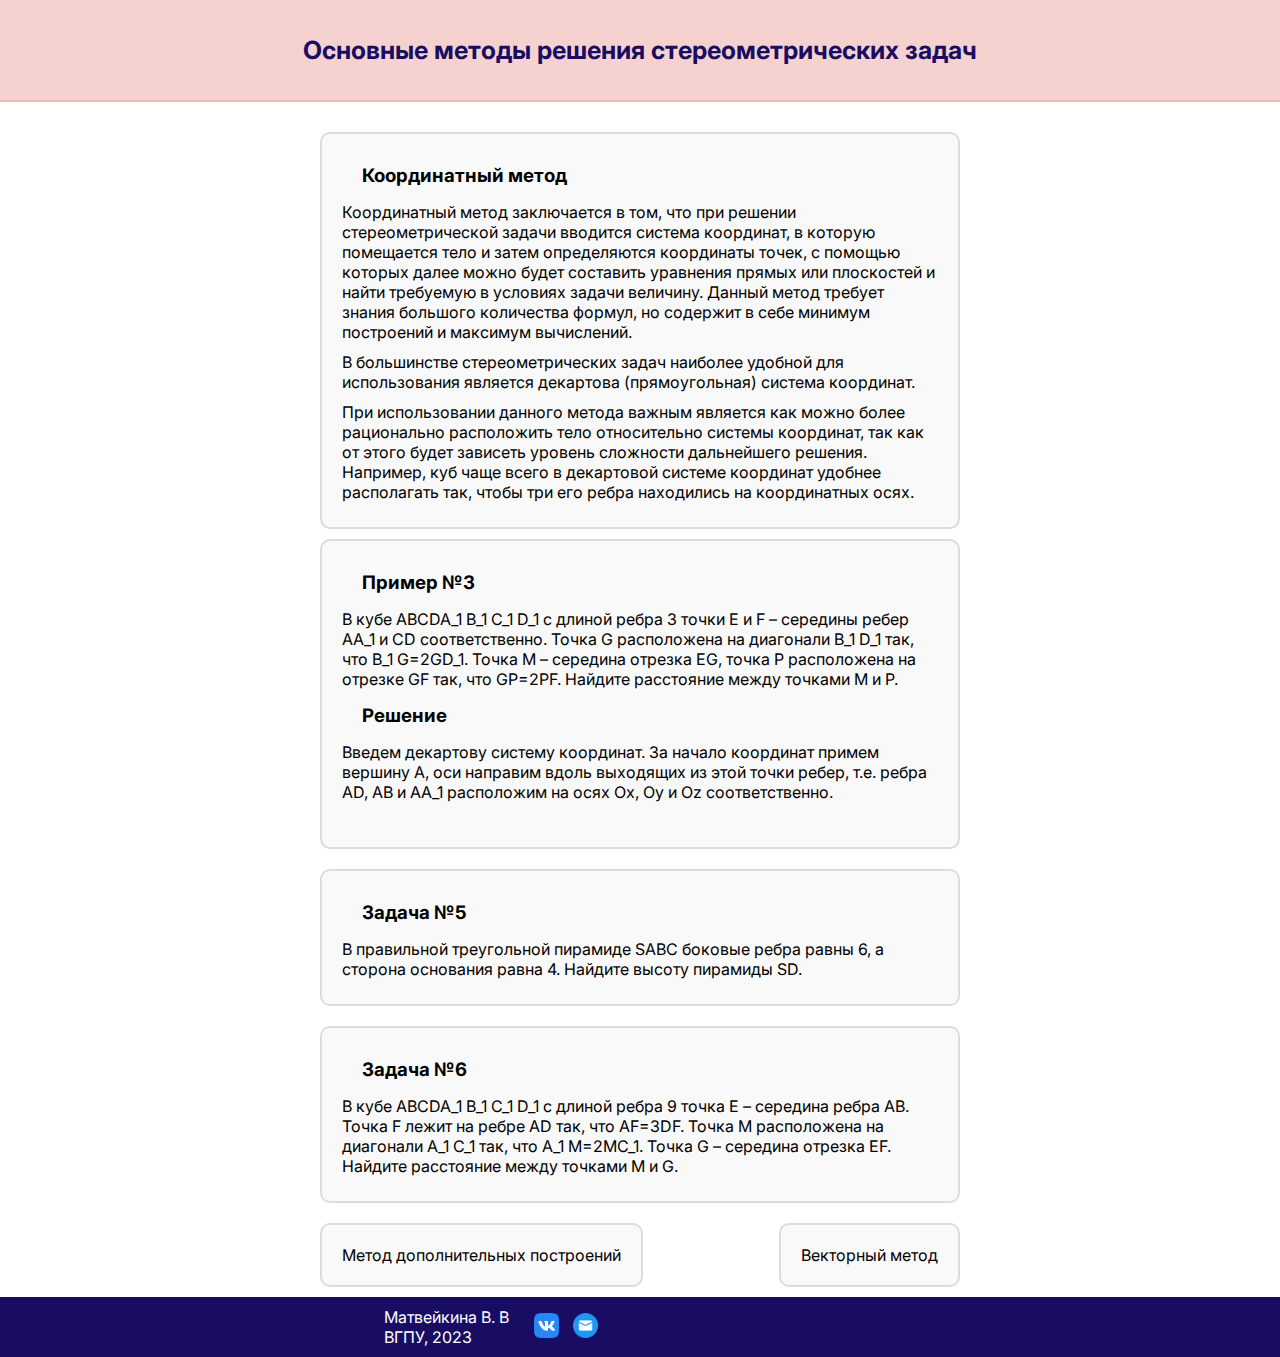
==== coordinate_method.html @ 080abedc "Added navigation buttons and document download buttons" ====
<!DOCTYPE html>
<html>

<head>
    <meta charset="UTF-8">
    <title>Методы решения стереометрических задач</title>
    <link rel="stylesheet" href="css/style.css">
    <link rel="preconnect" href="https://fonts.googleapis.com">
    <link rel="preconnect" href="https://fonts.gstatic.com" crossorigin>
    <link href="https://fonts.googleapis.com/css2?family=Inter:wght@400;500;700&display=swap" rel="stylesheet">
    </style>

</head>

<body>
    <div class="header">
        <p>Основные методы решения стереометрических задач</p>
    </div>
    <div class="method_main">
        <div class="descr_method">
            <h3>Координатный метод</h3>
            <p>Координатный метод заключается в том, что при решении стереометрической задачи вводится система
                координат, в которую помещается тело и затем определяются координаты точек, с помощью которых далее
                можно будет составить уравнения прямых или плоскостей и найти требуемую в условиях задачи величину.
                Данный метод требует знания большого количества формул, но содержит в себе минимум построений и максимум
                вычислений.</p>
            <p>В большинстве стереометрических задач наиболее удобной для использования является декартова
                (прямоугольная) система координат.</p>
            <p>При использовании данного метода важным является как можно более рационально расположить тело
                относительно системы координат, так как от этого будет зависеть уровень сложности дальнейшего решения.
                Например, куб чаще всего в декартовой системе координат удобнее располагать так, чтобы три его ребра
                находились на координатных осях.</p>
        </div>
        <div class="tasks">
            <div class="task">
                <h3>Пример №3</h3>
                <p>В кубе ABCDA_1 B_1 C_1 D_1 c длиной ребра 3 точки E и F – середины ребер AA_1 и CD соответственно.
                    Точка G расположена на диагонали B_1 D_1 так, что B_1 G=2GD_1. Точка M – середина отрезка ЕG, точка
                    P расположена на отрезке GF так, что GP=2PF. Найдите расстояние между точками M и P.</p>
                <h3>Решение</h3>
                <p> Введем декартову систему координат. За начало координат примем вершину A, оси направим вдоль
                    выходящих из этой точки ребер, т.е. ребра AD, AB и AA_1 расположим на осях Ox, Oy и Oz
                    соответственно.</p>
                <img src="upload/cube_decart.png" alt="">
            </div>
        </div>
        <div class="tasks">
            <div class="task">
                <h3>Задача №5</h3>
                <p>В правильной треугольной пирамиде SABC боковые ребра равны 6, а сторона основания равна 4. Найдите
                    высоту пирамиды SD.</p>
            </div>
            <div class="task">
                <h3>Задача №6</h3>
                <p>В кубе ABCDA_1 B_1 C_1 D_1 c длиной ребра 9 точка E – середина ребра AB. Точка F лежит на ребре AD
                    так, что AF=3DF. Точка M расположена на диагонали A_1 C_1 так, что A_1 M=2MC_1. Точка G – середина
                    отрезка ЕF. Найдите расстояние между точками M и G.</p>
            </div>
        </div>

        <div class="next_prev">
            <div class="prev">
                <a href="method_of_additional_constructions.html">Метод дополнительных построений</a>
            </div>
            <div class="next">
                <a href="vector_method.html">Векторный метод</a>
            </div>
        </div>
    </div>

    <div class="footer">
        <div class="initials">
            <div class="fio">Матвейкина В. В</div>
            <div class="vgpu">ВГПУ, 2023</div>
        </div>
        <div class="contacts">
            <a href="https://vk.com/vmatveikina" class="vk" target="_blank"></a>
            <a href="https://mail.google.com/mail/?view=cm&fs=1&to=matveykina@gmail.com" class="mail"
                target="_blank"></a>
        </div>
    </div>
</body>

</html>
---- css/style.css ----
*, body {
    padding: 0;
    margin: 0;

    font-family: 'Inter';
    font-style: normal;
    
}
  

html, body {
    display: flex;

    height: 100%;
    flex-direction: column;
}

.font-normal {
    
    font-weight: 400;
    font-size: 14px;
    line-height: 15px;
}

.header {
    display: flex;
    justify-content: center;
    align-items: center;
    min-height: 100px;
    font-size: 25px;
    background-color:rgb(245, 210, 208);
    /* background-color: rgb(25, 13, 99); */
    color: rgb(25, 13, 99);
    font-weight: 700;
    border-bottom: 2px solid rgb(238, 186, 184);
    /* flex: 1; */
}

.main {
    display: flex;
    align-self: center;
    flex-direction: column;
    align-items: center;
    max-width: 60%;
    margin-left: auto;
    margin-right: auto;
    /* flex: 1; */
}

.descr {
    display: flex;
    /* align-items: center; */
    flex-direction: row;
    justify-content: space-between;
    text-align: justify;

    /* height: 800px; */
    margin-top: 50px;
    margin-bottom: 20px;
    color: rgb(68, 64, 60);
    
    /* background-color: rgb(245, 245, 245); */
}

.descr h3 {
    margin-bottom: 20px;
    /* color: black; */
    color: rgb(25, 13, 99);
}

.descr div {
    margin-left: 50px;
    margin-right: 50px;
    
}

.def {
    font-size: 17px;
    width: 60%;
}

.shortdesc {
    font-size: 17px;
    width: 40%;
}

.content {
    display: flex;
    flex-direction: row;
    width: 100%;
    justify-content: space-around;
    text-align: justify;
    margin-top: 10px;
    margin-bottom: 30px;
}

.methods {
    display: flex;
    flex-direction: column;
    /* align-content: flex-start; */
    justify-content: space-around;
    align-items: center;
    /* text-align: justify; */
    /* flex-wrap: wrap; */
    /* max-width: 50%; */
    width: 400px;
    /* height: 400px; */
    /* margin: 300px auto; */
   
    margin-left: 50px;
    margin-right: 50px;
    /* margin-left: 100px; */
   
}

.method {
    margin: auto;
    font-size: 20px;
    border: 2px solid rgb(238, 186, 184);
    border-radius: 10px;
    padding: 10px;
    width: 400px;
    margin-top: 10px;
    margin-bottom: 10px;
    /* background-color: rgb(190, 223, 255); */

    /* background-color: rgb(25, 13, 99);
    color: white; */

    background-color:rgb(245, 210, 208);
    color: rgb(25, 13, 99);
   

    font-size: 17px;

    text-decoration: none;
}

.docs {
    display: flex;
    flex-direction: column;
    /* max-width: 40%; */
    align-items: center;
    margin-left: 50px;
    margin-right: 50px;
}

.doc {
    border: 2px solid rgb(238, 186, 184);
    border-radius: 10px;
    padding: 10px;
}




.footer {
    display: flex;
    align-items: center;
    flex-direction: row;
    align-items: center;
    text-align: justify;
    min-height: 60px;
    /* background-color: gainsboro; */
    
    background-color: rgb(25, 13, 99);
    color: white;
    width: 100%;
    margin-top: auto;

    /* flex: 0; */
    
}

.initials {
    margin-left: 30%;
}

.contacts {
    margin-left: 20px;
    
}

.contacts a {
    padding: 0px 5px;
}

.vk {
    background: url("../upload/vk.png")  no-repeat center bottom/cover;
    width: 25px;
    height: 25px;
    display: inline-block;
    background-size: contain;
}
.mail {
    background: url("../upload/mail.png")  no-repeat center bottom/cover;
    width: 25px;
    height: 25px;
    display: inline-block;
    background-size: contain;
}

/* Methods */

.method_main {
    display: flex;
    
    flex-direction: column;
    /* align-items: center; */
    flex-wrap: nowrap;
    max-width: 50%;
    margin-left: auto;
    margin-right: auto;
}

.descr_method {
    display: flex;
    flex-direction: column;
    border: 2px solid gainsboro;
    background-color:rgb(249, 249, 249);
    border-radius: 10px;
    padding: 20px;
    max-width: 100%;
    margin-top: 30px;
    /* margin-bottom: 10px; */
}

.descr_method h3 {
    padding: 10px 20px;
}

.descr_method p {
    padding: 5px 0px;
}

.tasks {
    display: flex;
    flex-direction: column;
}

.task {
    border: 2px solid gainsboro;
    background-color:rgb(249, 249, 249);
    border-radius: 10px;
    padding: 20px;
    max-width: 100%;
    margin-top: 10px;
    margin-bottom: 10px;
    background-color:rgb(249, 249, 249);
}

.task h3 {
    padding: 10px 20px;
}

.task p {
    padding: 5px 0px;
}

.triangle_img {
    background-color: transparent;
}

/* .next_prev {
    display: flex;
    flex-direction: row;
    justify-content: space-between;

    
    width: 100%;


}*/

a {
    text-decoration: none;
    color: black
}

/* .prev {
    border: 2px solid gainsboro;
    background-color:rgb(249, 249, 249);
    border-radius: 10px;
    padding: 20px;
}

.next {
    border: 2px solid gainsboro;
    background-color:rgb(249, 249, 249);
    border-radius: 10px;
    padding: 20px;
} */

.next_prev {
    display: flex;
    flex-direction: row;
    justify-content: space-between;
    width: 100%;
}

.prev {
    border: 2px solid gainsboro;
    background-color:rgb(249, 249, 249);
    border-radius: 10px;
    padding: 20px;
    /* width: 100%; */
    margin-top: 10px;
    margin-bottom: 10px;
    background-color:rgb(249, 249, 249);
}

.next {
    border: 2px solid gainsboro;
    background-color:rgb(249, 249, 249);
    border-radius: 10px;
    padding: 20px;
    /* width: 100%; */
    margin-top: 10px;
    margin-bottom: 10px;
    background-color:rgb(249, 249, 249);
}
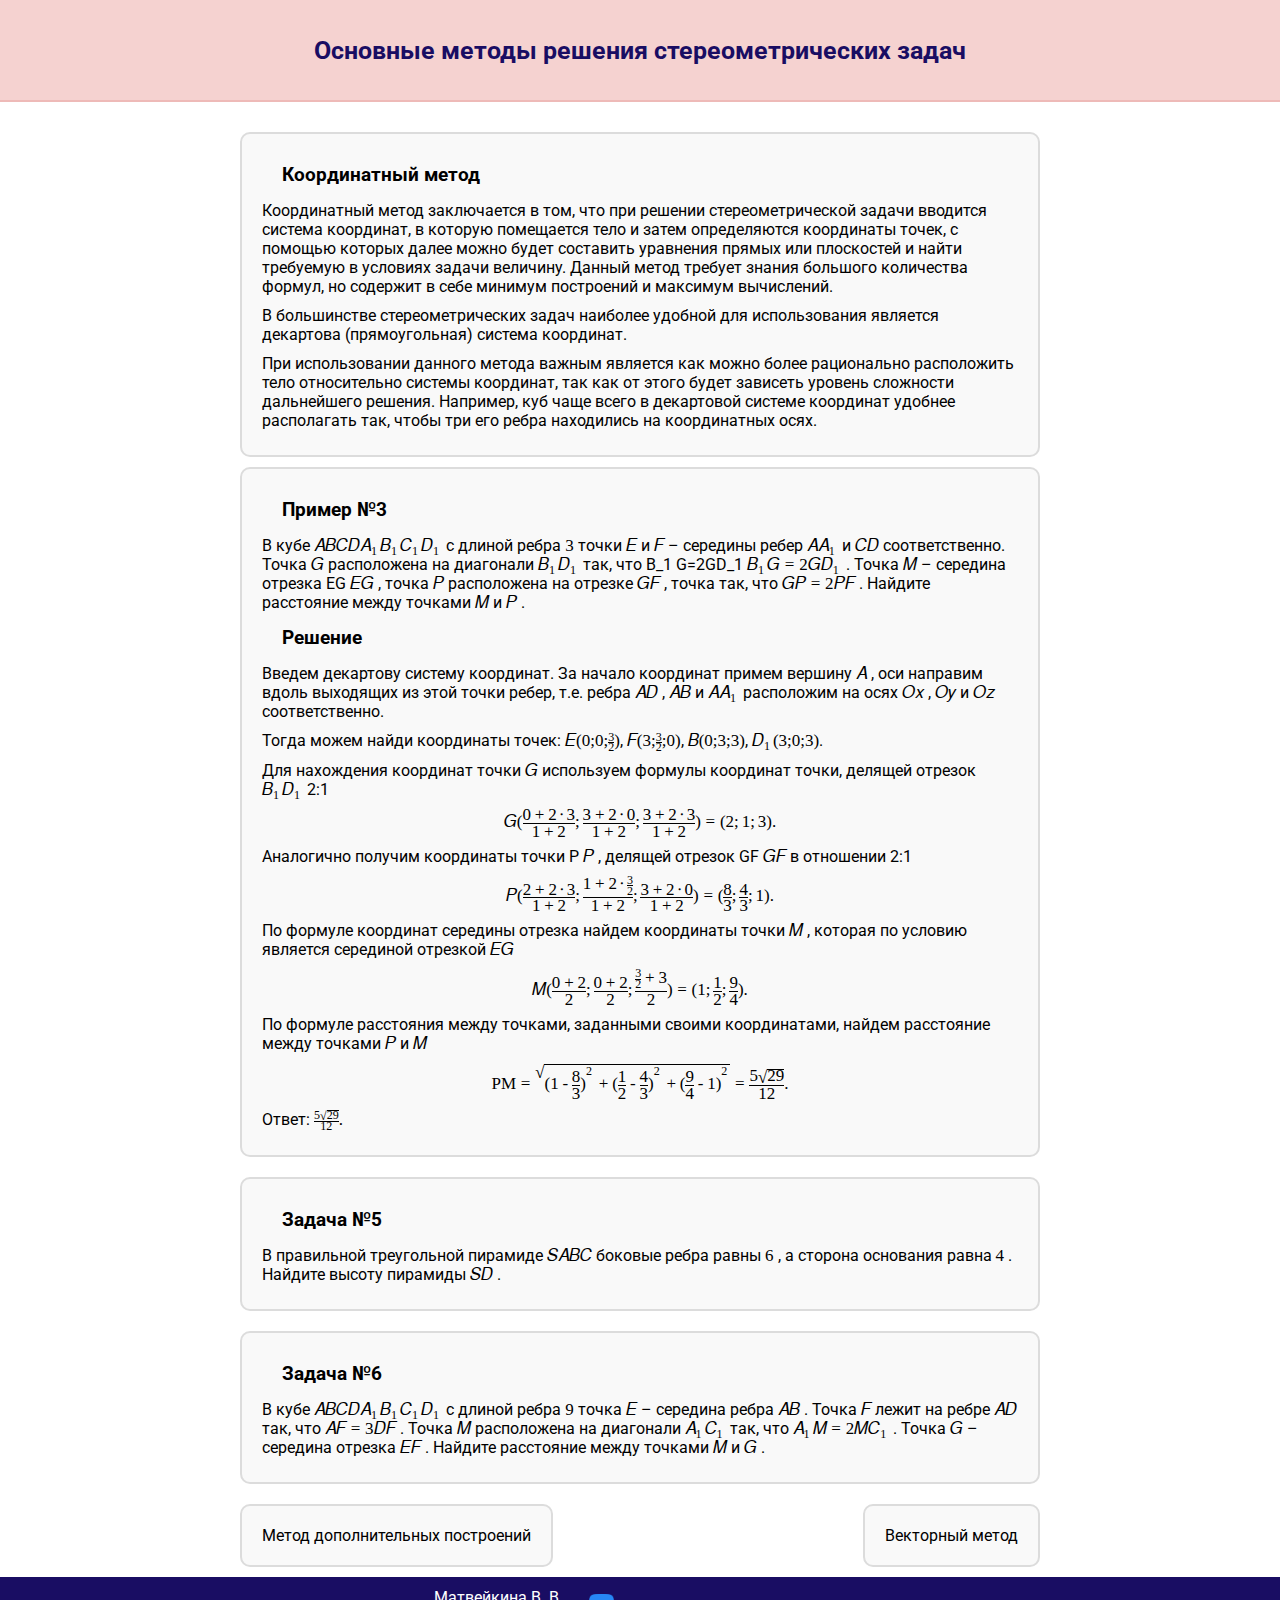
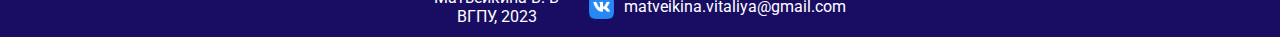
==== commit 764bf0dd: "add adaptive" ====
--- a/coordinate_method.html
+++ b/coordinate_method.html
@@ -7,9 +7,10 @@
     <link rel="stylesheet" href="css/style.css">
     <link rel="preconnect" href="https://fonts.googleapis.com">
     <link rel="preconnect" href="https://fonts.gstatic.com" crossorigin>
-    <link href="https://fonts.googleapis.com/css2?family=Inter:wght@400;500;700&display=swap" rel="stylesheet">
+    <link href="https://fonts.googleapis.com/css2?family=Roboto:ital,wght@0,400;0,500;0,700;1,300;1,400&display=swap"
+        rel="stylesheet">
     </style>
-
+    <meta name="viewport" content="width=device-width, initial-scale=1.0">
 </head>
 
 <body>
@@ -34,27 +35,677 @@
         <div class="tasks">
             <div class="task">
                 <h3>Пример №3</h3>
-                <p>В кубе ABCDA_1 B_1 C_1 D_1 c длиной ребра 3 точки E и F – середины ребер AA_1 и CD соответственно.
-                    Точка G расположена на диагонали B_1 D_1 так, что B_1 G=2GD_1. Точка M – середина отрезка ЕG, точка
-                    P расположена на отрезке GF так, что GP=2PF. Найдите расстояние между точками M и P.</p>
+                <p>В кубе
+                    <math>
+                        <mi>A</mi>
+                        <mi>B</mi>
+                        <mi>C</mi>
+                        <mi>D</mi>
+                        <msub>
+                            <mi>A</mi>
+                            <mn>1</mn>
+                        </msub>
+                        <msub>
+                            <mi>B</mi>
+                            <mn>1</mn>
+                        </msub>
+                        <msub>
+                            <mi>C</mi>
+                            <mn>1</mn>
+                        </msub>
+                        <msub>
+                            <mi>D</mi>
+                            <mn>1</mn>
+                        </msub>
+                    </math>
+                    c длиной ребра
+                    <math>
+                        <mn>3</mn>
+                    </math>
+                    точки
+                    <math>
+                        <mi>E</mi>
+                    </math>
+                    и
+                    <math>
+                        <mi>F</mi>
+                    </math>
+                    – середины ребер
+                    <math>
+                        <mi>A</mi>
+                        <msub>
+                            <mi>A</mi>
+                            <mn>1</mn>
+                        </msub>
+                    </math>
+                    и
+                    <math>
+                        <mi>C</mi>
+                        <mi>D</mi>
+                    </math>
+                    соответственно.
+                    Точка
+                    <math>
+                        <mi>G</mi>
+                    </math>
+                    расположена на диагонали
+                    <math>
+                        <msub>
+                            <mi>B</mi>
+                            <mn>1</mn>
+                        </msub>
+                        <msub>
+                            <mi>D</mi>
+                            <mn>1</mn>
+                        </msub>
+                    </math>
+                    так, что
+                    B_1 G=2GD_1
+                    <math>
+                        <msub>
+                            <mi>B</mi>
+                            <mn>1</mn>
+                        </msub>
+                        <mi>G</mi>
+                        <mo>=</mo>
+                        <mn>2</mn>
+                        <mi>G</mi>
+                        <msub>
+                            <mi>D</mi>
+                            <mn>1</mn>
+                        </msub>
+                    </math>
+                    . Точка
+
+                    <math>
+                        <mi>M</mi>
+                    </math>
+                    – середина отрезка
+                    ЕG
+                    <math>
+                        <mi>E</mi>
+                        <mi>G</mi>
+                    </math>
+                    , точка
+                    <math>
+                        <mi>P</mi>
+                    </math>
+                    расположена на отрезке
+                    <math>
+                        <mi>G</mi>
+                        <mi>F</mi>
+                    </math>
+                    , точка
+                    так, что
+                    <math>
+                        <mi>G</mi>
+                        <mi>P</mi>
+                        <mo>=</mo>
+                        <mn>2</mn>
+                        <mi>P</mi>
+                        <mi>F</mi>
+                    </math>
+                    . Найдите расстояние между точками
+                    <math>
+                        <mi>M</mi>
+                    </math>
+                    и
+                    <math>
+                        <mi>P</mi>
+                    </math>
+                    .
+                </p>
                 <h3>Решение</h3>
-                <p> Введем декартову систему координат. За начало координат примем вершину A, оси направим вдоль
-                    выходящих из этой точки ребер, т.е. ребра AD, AB и AA_1 расположим на осях Ox, Oy и Oz
-                    соответственно.</p>
-                <img src="upload/cube_decart.png" alt="">
+                <div class="text_with_image">
+                    <p> Введем декартову систему координат. За начало координат примем вершину
+                        <math>
+                            <mi>A</mi>
+                        </math>
+                        , оси направим вдоль
+                        выходящих из этой точки ребер, т.е. ребра
+                        <math>
+                            <mi>A</mi>
+                            <mi>D</mi>
+                        </math>
+                        ,
+                        <math>
+                            <mi>A</mi>
+                            <mi>B</mi>
+                        </math>
+                        и
+                        <math>
+                            <mi>A</mi>
+                            <msub>
+                                <mi>A</mi>
+                                <mn>1</mn>
+                            </msub>
+                        </math>
+                        расположим на осях
+                        <math>
+                            <mi>O</mi>
+                            <mi>x</mi>
+                        </math>
+                        ,
+                        <math>
+                            <mi>O</mi>
+                            <mi>y</mi>
+                        </math>
+                        и
+                        <math>
+                            <mi>O</mi>
+                            <mi>z</mi>
+                        </math>
+                        соответственно.
+                    </p>
+                    <img src="upload/cube_decart.png" alt="" class="img_in_txt">
+                </div>
+                <p>
+                    Тогда можем найди координаты точeк:
+                    <math>
+                        <mi>E</mi>
+                        <mo>(</mo>
+                        <mn>0</mn>
+                        <mi>;</mi>
+                        <mn>0</mn>
+                        <mi>;</mi>
+                        <mfrac>
+                            <mn>3</mn>
+                            <mn>2</mn>
+                        </mfrac>
+                        <mo>)</mo>
+                    </math>,
+                    <math>
+                        <mi>F</mi>
+                        <mo>(</mo>
+                        <mn>3</mn>
+                        <mi>;</mi>
+                        <mfrac>
+                            <mn>3</mn>
+                            <mn>2</mn>
+                        </mfrac>
+                        <mi>;</mi>
+                        <mn>0</mn>
+                        <mo>)</mo>
+                    </math>,
+                    <math>
+                        <mi>B</mi>
+                        <mo>(</mo>
+                        <mn>0</mn>
+                        <mi>;</mi>
+                        <mn>3</mn>
+                        <mi>;</mi>
+                        <mn>3</mn>
+                        <mo>)</mo>
+                    </math>,
+                    <math>
+                        <msub>
+                            <mi>D</mi>
+                            <mn>1</mn>
+                        </msub>
+                        <mo>(</mo>
+                        <mn>3</mn>
+                        <mi>;</mi>
+                        <mn>0</mn>
+                        <mi>;</mi>
+                        <mn>3</mn>
+                        <mo>)</mo>
+                    </math>.
+                </p>
+                <p>
+                    Для нахождения координат точки
+                    <math>
+                        <mi>G</mi>
+                    </math>
+                    используем формулы координат точки, делящей отрезок
+                    <math>
+                        <msub>
+                            <mi>B</mi>
+                            <mn>1</mn>
+                        </msub>
+                        <msub>
+                            <mi>D</mi>
+                            <mn>1</mn>
+                        </msub>
+                    </math>
+                    2:1
+                </p>
+                <p>
+                    <math display="block">
+                        <mi>G</mi>
+                        <mo>(</mo>
+                        <mfrac>
+                            <mrow>
+                                <mn>0</mn>
+                                <mo>+</mo>
+                                <mn>2</mn>
+                                <mo>∙</mo>
+                                <mn>3</mn>
+                            </mrow>
+                            <mrow>
+                                <mn>1</mn>
+                                <mo>+</mo>
+                                <mn>2</mn>
+                            </mrow>
+                        </mfrac>
+                        <mo>;</mo>
+                        <mfrac>
+                            <mrow>
+                                <mn>3</mn>
+                                <mo>+</mo>
+                                <mn>2</mn>
+                                <mo>∙</mo>
+                                <mn>0</mn>
+                            </mrow>
+                            <mrow>
+                                <mn>1</mn>
+                                <mo>+</mo>
+                                <mn>2</mn>
+                            </mrow>
+                        </mfrac>
+                        <mo>;</mo>
+                        <mfrac>
+                            <mrow>
+                                <mn>3</mn>
+                                <mo>+</mo>
+                                <mn>2</mn>
+                                <mo>∙</mo>
+                                <mn>3</mn>
+                            </mrow>
+                            <mrow>
+                                <mn>1</mn>
+                                <mo>+</mo>
+                                <mn>2</mn>
+                            </mrow>
+                        </mfrac>
+                        <mo>)</mo>
+                        <mo>=</mo>
+                        <mi>(</mi>
+                        <mn>2</mn>
+                        <mo>;</mo>
+                        <mn>1</mn>
+                        <mo>;</mo>
+                        <mn>3</mn>
+                        <mi>)</mi>
+                        <mi>.</mi>
+                    </math>
+                </p>
+                <p>
+                    Аналогично получим координаты точки
+                    P
+                    <math>
+                        <mi>P</mi>
+                    </math>
+                    , делящей отрезок
+                    GF
+                    <math>
+                        <mi>G</mi>
+                        <mi>F</mi>
+                    </math>
+                    в отношении 2:1
+                </p>
+                <p>
+                    <math display="block">
+                        <mi>P</mi>
+                        <mo>(</mo>
+                        <mfrac>
+                            <mrow>
+                                <mn>2</mn>
+                                <mo>+</mo>
+                                <mn>2</mn>
+                                <mo>∙</mo>
+                                <mn>3</mn>
+                            </mrow>
+                            <mrow>
+                                <mn>1</mn>
+                                <mo>+</mo>
+                                <mn>2</mn>
+                            </mrow>
+                        </mfrac>
+                        <mo>;</mo>
+                        <mfrac>
+                            <mrow>
+                                <mn>1</mn>
+                                <mo>+</mo>
+                                <mn>2</mn>
+                                <mo>∙</mo>
+                                <mfrac>
+                                    <mn>3</mn>
+                                    <mn>2</mn>
+                                </mfrac>
+                            </mrow>
+                            <mrow>
+                                <mn>1</mn>
+                                <mo>+</mo>
+                                <mn>2</mn>
+                            </mrow>
+                        </mfrac>
+                        <mo>;</mo>
+                        <mfrac>
+                            <mrow>
+                                <mn>3</mn>
+                                <mo>+</mo>
+                                <mn>2</mn>
+                                <mo>∙</mo>
+                                <mn>0</mn>
+                            </mrow>
+                            <mrow>
+                                <mn>1</mn>
+                                <mo>+</mo>
+                                <mn>2</mn>
+                            </mrow>
+                        </mfrac>
+                        <mo>)</mo>
+                        <mo>=</mo>
+                        <mi>(</mi>
+                        <mfrac>
+                            <mn>8</mn>
+                            <mn>3</mn>
+                        </mfrac>
+                        <mo>;</mo>
+                        <mfrac>
+                            <mn>4</mn>
+                            <mn>3</mn>
+                        </mfrac>
+                        <mo>;</mo>
+                        <mn>1</mn>
+                        <mi>)</mi>
+                        <mi>.</mi>
+                    </math>
+                </p>
+                <p>
+                    По формуле координат середины отрезка найдем координаты точки
+                    <math>
+                        <mi>M</mi>
+                    </math>
+                    , которая по условию является серединой отрезкой
+                    <math>
+                        <mi>E</mi>
+                        <mi>G</mi>
+                    </math>
+                </p>
+                <p>
+                    <math display="block">
+                        <mi>M</mi>
+                        <mo>(</mo>
+                        <mfrac>
+                            <mrow>
+                                <mn>0</mn>
+                                <mo>+</mo>
+                                <mn>2</mn>
+                            </mrow>
+                            <mrow>
+                                <mn>2</mn>
+                            </mrow>
+                        </mfrac>
+                        <mo>;</mo>
+                        <mfrac>
+                            <mrow>
+                                <mn>0</mn>
+                                <mo>+</mo>
+                                <mn>2</mn>
+                            </mrow>
+                            <mrow>
+                                <mn>2</mn>
+                            </mrow>
+                        </mfrac>
+                        <mo>;</mo>
+                        <mfrac>
+                            <mrow>
+                                <mfrac>
+                                    <mn>3</mn>
+                                    <mn>2</mn>
+                                </mfrac>
+                                <mo>+</mo>
+                                <mn>3</mn>
+                            </mrow>
+                            <mrow>
+                                <mn>2</mn>
+                            </mrow>
+                        </mfrac>
+                        <mo>)</mo>
+                        <mo>=</mo>
+                        <mi>(</mi>
+                        <mn>1</mn>
+                        <mo>;</mo>
+                        <mfrac>
+                            <mn>1</mn>
+                            <mn>2</mn>
+                        </mfrac>
+                        <mo>;</mo>
+                        <mfrac>
+                            <mn>9</mn>
+                            <mn>4</mn>
+                        </mfrac>
+                        <mi>)</mi>
+                        <mi>.</mi>
+                    </math>
+                </p>
+                <p>
+                    По формуле расстояния между точками, заданными своими координатами, найдем расстояние между точками
+                    <math>
+                        <mi>P</mi>
+                    </math>
+                    и
+                    <math>
+                        <mi>M</mi>
+                    </math>
+                </p>
+                <p>
+                    <math display="block">
+                        <mi>PM</mi>
+                        <mo>=</mo>
+                        <msqrt>
+                            <mrow>
+                                <msup>
+                                    <mrow>
+                                        <mo>(</mo>
+                                        <mn>1</mn>
+                                        <mo>-</mo>
+                                        <mfrac>
+                                            <mn>8</mn>
+                                            <mn>3</mn>
+                                        </mfrac>
+                                        <mo>)</mo>
+                                    </mrow>
+                                    <mn>2</mn>
+                                </msup>
+                                <mo>+</mo>
+                                <msup>
+                                    <mrow>
+                                        <mo>(</mo>
+                                        <mfrac>
+                                            <mn>1</mn>
+                                            <mn>2</mn>
+                                        </mfrac>
+                                        <mo>-</mo>
+                                        <mfrac>
+                                            <mn>4</mn>
+                                            <mn>3</mn>
+                                        </mfrac>
+                                        <mo>)</mo>
+                                    </mrow>
+                                    <mn>2</mn>
+                                </msup>
+                                <mo>+</mo>
+                                <msup>
+                                    <mrow>
+                                        <mo>(</mo>
+                                        <mfrac>
+                                            <mn>9</mn>
+                                            <mn>4</mn>
+                                        </mfrac>
+                                        <mo>-</mo>
+                                        <mn>1</mn>
+                                        <mo>)</mo>
+                                    </mrow>
+                                    <mn>2</mn>
+                                </msup>
+                            </mrow>
+                        </msqrt>
+                        <mo>=</mo>
+                        <mfrac>
+                            <mrow>
+                                <mn>5</mn>
+                                <msqrt>
+                                    <mn>29</mn>
+                                </msqrt>
+                            </mrow>
+                            <mn>12</mn>
+                        </mfrac>
+                        <mi>.</mi>
+                    </math>
+                </p>
+                <p>
+                    Ответ:
+                    <math>
+                        <mfrac>
+                            <mrow>
+                                <mn>5</mn>
+                                <msqrt>
+                                    <mn>29</mn>
+                                </msqrt>
+                            </mrow>
+                            <mn>12</mn>
+                        </mfrac>
+                        <mi>.</mi>
+                    </math>
+                </p>
+
             </div>
         </div>
         <div class="tasks">
             <div class="task">
                 <h3>Задача №5</h3>
-                <p>В правильной треугольной пирамиде SABC боковые ребра равны 6, а сторона основания равна 4. Найдите
-                    высоту пирамиды SD.</p>
+                <p>В правильной треугольной пирамиде
+                    <math>
+                        <mi>S</mi>
+                        <mi>A</mi>
+                        <mi>B</mi>
+                        <mi>C</mi>
+                    </math>
+                    боковые ребра равны
+                    <math>
+                        <mn>6</mn>
+                    </math>
+                    , а сторона основания равна
+                    <math>
+                        <mn>4</mn>
+                    </math>
+                    . Найдите
+                    высоту пирамиды
+                    <math>
+                        <mi>S</mi>
+                        <mi>D</mi>
+                    </math>
+                    .
+                </p>
             </div>
             <div class="task">
                 <h3>Задача №6</h3>
-                <p>В кубе ABCDA_1 B_1 C_1 D_1 c длиной ребра 9 точка E – середина ребра AB. Точка F лежит на ребре AD
-                    так, что AF=3DF. Точка M расположена на диагонали A_1 C_1 так, что A_1 M=2MC_1. Точка G – середина
-                    отрезка ЕF. Найдите расстояние между точками M и G.</p>
+                <p>В кубе
+                    <math>
+                        <mi>A</mi>
+                        <mi>B</mi>
+                        <mi>C</mi>
+                        <mi>D</mi>
+                        <msub>
+                            <mi>A</mi>
+                            <mn>1</mn>
+                        </msub>
+                        <msub>
+                            <mi>B</mi>
+                            <mn>1</mn>
+                        </msub>
+                        <msub>
+                            <mi>C</mi>
+                            <mn>1</mn>
+                        </msub>
+                        <msub>
+                            <mi>D</mi>
+                            <mn>1</mn>
+                        </msub>
+                    </math>
+                    c длиной ребра
+                    <math>
+                        <mn>9</mn>
+                    </math>
+                    точка
+                    <math>
+                        <mi>E</mi>
+                    </math>
+                    – середина ребра
+                    <math>
+                        <mi>A</mi>
+                        <mi>B</mi>
+                    </math>
+                    . Точка
+                    <math>
+                        <mi>F</mi>
+                    </math>
+                    лежит на ребре
+                    <math>
+                        <mi>A</mi>
+                        <mi>D</mi>
+                    </math>
+                    так, что
+                    <math>
+                        <mi>A</mi>
+                        <mi>F</mi>
+                        <mo>=</mo>
+                        <mn>3</mn>
+                        <mi>D</mi>
+                        <mi>F</mi>
+                    </math>
+                    . Точка
+                    <math>
+                        <mi>M</mi>
+                    </math>
+                    расположена на диагонали
+                    <math>
+                        <msub>
+                            <mi>A</mi>
+                            <mn>1</mn>
+                        </msub>
+                        <msub>
+                            <mi>C</mi>
+                            <mn>1</mn>
+                        </msub>
+                    </math>
+                    так, что
+                    <math>
+                        <msub>
+                            <mi>A</mi>
+                            <mn>1</mn>
+                        </msub>
+                        <mi>M</mi>
+                        <mo>=</mo>
+                        <mn>2</mn>
+                        <mi>M</mi>
+                        <msub>
+                            <mi>C</mi>
+                            <mn>1</mn>
+                        </msub>
+                    </math>
+                    . Точка
+                    <math>
+                        <mi>G</mi>
+                    </math>
+                    – середина
+                    отрезка
+                    <math>
+                        <mi>E</mi>
+                        <mi>F</mi>
+                    </math>
+                    . Найдите расстояние между точками
+                    <math>
+                        <mi>M</mi>
+                    </math>
+                    и
+                    <math>
+                        <mi>G</mi>
+                    </math>
+                    .
+                </p>
             </div>
         </div>
 
@@ -69,14 +720,17 @@
     </div>
 
     <div class="footer">
-        <div class="initials">
-            <div class="fio">Матвейкина В. В</div>
-            <div class="vgpu">ВГПУ, 2023</div>
-        </div>
-        <div class="contacts">
-            <a href="https://vk.com/vmatveikina" class="vk" target="_blank"></a>
-            <a href="https://mail.google.com/mail/?view=cm&fs=1&to=matveykina@gmail.com" class="mail"
-                target="_blank"></a>
+        <div class="footer_contacts">
+            <div class="initials">
+                <div class="fio">Матвейкина В. В</div>
+                <div class="vgpu">ВГПУ, 2023</div>
+            </div>
+            <div class="contacts">
+                <a href="https://vk.com/vmatveikina" class="vk" target="_blank"></a>
+                <p>matveikina.vitaliya@gmail.com</p>
+                <!-- <a href="https://mail.google.com/mail/?view=cm&fs=1&to=matveykina@gmail.com" class="mail" -->
+                    <!-- target="_blank"></a> -->
+            </div>
         </div>
     </div>
 </body>
--- a/css/style.css
+++ b/css/style.css
@@ -1,14 +1,20 @@
-*, body {
+* {
     padding: 0;
     margin: 0;
 
-    font-family: 'Inter';
+
+
+
+}
+
+body:not(math) {
+    font-family: 'Roboto';
     font-style: normal;
-    
-}
-  
-
-html, body {
+}
+
+
+html,
+body {
     display: flex;
 
     height: 100%;
@@ -16,19 +22,57 @@
 }
 
 .font-normal {
-    
+
     font-weight: 400;
     font-size: 14px;
     line-height: 15px;
 }
 
+math {
+    font-size: 17px;
+}
+
+.rigth_close {
+    border-right: 2px solid black;
+    padding-right: 5px;
+}
+
+.module {
+    border-right: 1px solid black;
+    padding-right: 5px;
+    border-left: 1px solid black;
+    padding-left: 5px;
+}
+
+.ctd {
+    text-align: end;
+}
+
+mtd {
+    padding: 2px;
+}
+
+.text_with_image {
+    display: flex;
+    flex-direction: column;
+    justify-content: space-between;
+    align-items: center;
+    width: 100%;
+}
+
+.img_in_txt {
+    width: 350px;
+}
+
 .header {
+    /* min-width: 100%; */
     display: flex;
     justify-content: center;
     align-items: center;
+    text-align: center;
     min-height: 100px;
     font-size: 25px;
-    background-color:rgb(245, 210, 208);
+    background-color: rgb(245, 210, 208);
     /* background-color: rgb(25, 13, 99); */
     color: rgb(25, 13, 99);
     font-weight: 700;
@@ -41,9 +85,10 @@
     align-self: center;
     flex-direction: column;
     align-items: center;
-    max-width: 60%;
-    margin-left: auto;
-    margin-right: auto;
+    /* max-width: 60%; */
+    max-width: 60rem;
+    /* margin-left: auto; */
+    /* margin-right: auto; */
     /* flex: 1; */
 }
 
@@ -51,19 +96,22 @@
     display: flex;
     /* align-items: center; */
     flex-direction: row;
+
     justify-content: space-between;
     text-align: justify;
 
     /* height: 800px; */
-    margin-top: 50px;
+    /* margin-top: 50px; */
     margin-bottom: 20px;
     color: rgb(68, 64, 60);
-    
+
     /* background-color: rgb(245, 245, 245); */
 }
+
 
 .descr h3 {
     margin-bottom: 20px;
+    margin-top: 40px;
     /* color: black; */
     color: rgb(25, 13, 99);
 }
@@ -71,7 +119,7 @@
 .descr div {
     margin-left: 50px;
     margin-right: 50px;
-    
+
 }
 
 .def {
@@ -83,6 +131,8 @@
     font-size: 17px;
     width: 40%;
 }
+
+
 
 .content {
     display: flex;
@@ -94,6 +144,12 @@
     margin-bottom: 30px;
 }
 
+
+
+
+
+
+
 .methods {
     display: flex;
     flex-direction: column;
@@ -103,14 +159,15 @@
     /* text-align: justify; */
     /* flex-wrap: wrap; */
     /* max-width: 50%; */
-    width: 400px;
+    /* width: 400px; */
+    /* width: 20%; */
     /* height: 400px; */
     /* margin: 300px auto; */
-   
-    margin-left: 50px;
-    margin-right: 50px;
+
+    margin-left: auto;
+    margin-right: auto;
     /* margin-left: 100px; */
-   
+
 }
 
 .method {
@@ -119,7 +176,8 @@
     border: 2px solid rgb(238, 186, 184);
     border-radius: 10px;
     padding: 10px;
-    width: 400px;
+    /* width: 400px; */
+    width: 100%;
     margin-top: 10px;
     margin-bottom: 10px;
     /* background-color: rgb(190, 223, 255); */
@@ -127,29 +185,57 @@
     /* background-color: rgb(25, 13, 99);
     color: white; */
 
-    background-color:rgb(245, 210, 208);
+    background-color: rgb(245, 210, 208);
     color: rgb(25, 13, 99);
-   
+
 
     font-size: 17px;
 
     text-decoration: none;
 }
 
+.method:hover {
+    background-color: rgb(243, 191, 188);
+}
+
 .docs {
     display: flex;
     flex-direction: column;
     /* max-width: 40%; */
     align-items: center;
-    margin-left: 50px;
-    margin-right: 50px;
+    /* vertical-align: middle; */
+    margin-left: auto;
+    margin-right: auto;
+}
+
+.docs h3 {
+    margin-bottom: 30px;
 }
 
 .doc {
-    border: 2px solid rgb(238, 186, 184);
-    border-radius: 10px;
-    padding: 10px;
-}
+
+    /* border: 2px solid rgb(238, 186, 184);
+    border-radius: 10px; */
+    /* padding: 10px; */
+    width: 300px;
+    height: 100px;
+    margin: 20px;
+    text-align: center;
+}
+
+
+
+.doc img {
+    width: 50px;
+    height: 50px;
+}
+
+.doc:hover {
+    font-weight: 500;
+}
+
+
+
 
 
 
@@ -158,57 +244,134 @@
     display: flex;
     align-items: center;
     flex-direction: row;
-    align-items: center;
-    text-align: justify;
+    text-align: center;
     min-height: 60px;
+    
     /* background-color: gainsboro; */
-    
+
     background-color: rgb(25, 13, 99);
     color: white;
     width: 100%;
     margin-top: auto;
 
     /* flex: 0; */
-    
+
+}
+
+.footer div {
+  
+}
+
+.footer_contacts {
+    display: flex;
+    flex-direction: row;
+    /* margin-left: 30%; */
+    max-width: 60rem;
+    margin-left: auto;
+    margin-right: auto;
 }
 
 .initials {
-    margin-left: 30%;
+    /* margin-left: 30%; */
 }
 
 .contacts {
     margin-left: 20px;
-    
+    display: flex;
+    flex-direction: row;
+    align-items: center;
 }
 
 .contacts a {
-    padding: 0px 5px;
+    padding: 0px 10px;
 }
 
 .vk {
-    background: url("../upload/vk.png")  no-repeat center bottom/cover;
+    background: url("../upload/vk.png") no-repeat center bottom/cover;
     width: 25px;
     height: 25px;
     display: inline-block;
     background-size: contain;
 }
+
 .mail {
-    background: url("../upload/mail.png")  no-repeat center bottom/cover;
+    background: url("../upload/mail.png") no-repeat center bottom/cover;
     width: 25px;
     height: 25px;
-    display: inline-block;
+    /* display: inline-block; */
     background-size: contain;
 }
 
+@media (max-width: 992px) {
+
+    /* .main {
+        max-width: 50rem;
+    } */
+    .descr {
+        display: flex;
+        flex-direction: column;
+        align-items: center;
+        justify-content: space-around;
+        /* background-color: black; */
+    }
+
+    .descr div {
+        /* min-width: 90%; */
+        width: 90%;
+    }
+
+    /* .content {
+        flex-direction: column;
+        align-items: center;
+    } */
+
+    .initials {
+        margin-left: 0;
+    }
+
+}
+
+@media (max-width: 700px) {
+    .header {
+        min-height: 50px;
+        font-size: 20px;
+        font-weight: 700;
+    }
+
+    .content {
+        flex-direction: column;
+        align-items: center;
+    }
+
+    .methods {
+        min-width: 60%;
+        margin-bottom: 30px;
+    }
+
+    .footer {
+        font-size: 13px;
+    }
+
+    .vk {
+        width: 20px;
+        height: 20px;
+    }
+
+    .img_in_txt {
+        width: 250px;
+    }
+}
+
 /* Methods */
 
 .method_main {
     display: flex;
-    
+
     flex-direction: column;
     /* align-items: center; */
     flex-wrap: nowrap;
-    max-width: 50%;
+    /* max-width: 50%; */
+    max-width: 50rem;
     margin-left: auto;
     margin-right: auto;
 }
@@ -217,7 +380,7 @@
     display: flex;
     flex-direction: column;
     border: 2px solid gainsboro;
-    background-color:rgb(249, 249, 249);
+    background-color: rgb(249, 249, 249);
     border-radius: 10px;
     padding: 20px;
     max-width: 100%;
@@ -240,13 +403,13 @@
 
 .task {
     border: 2px solid gainsboro;
-    background-color:rgb(249, 249, 249);
+    background-color: rgb(249, 249, 249);
     border-radius: 10px;
     padding: 20px;
     max-width: 100%;
     margin-top: 10px;
     margin-bottom: 10px;
-    background-color:rgb(249, 249, 249);
+    background-color: rgb(249, 249, 249);
 }
 
 .task h3 {
@@ -300,22 +463,27 @@
 
 .prev {
     border: 2px solid gainsboro;
-    background-color:rgb(249, 249, 249);
+    background-color: rgb(249, 249, 249);
     border-radius: 10px;
     padding: 20px;
     /* width: 100%; */
     margin-top: 10px;
     margin-bottom: 10px;
-    background-color:rgb(249, 249, 249);
+    background-color: rgb(249, 249, 249);
 }
 
 .next {
     border: 2px solid gainsboro;
-    background-color:rgb(249, 249, 249);
+    background-color: rgb(249, 249, 249);
     border-radius: 10px;
     padding: 20px;
     /* width: 100%; */
     margin-top: 10px;
     margin-bottom: 10px;
-    background-color:rgb(249, 249, 249);
-}
+    background-color: rgb(249, 249, 249);
+}
+
+.prev:hover,
+.next:hover {
+    background-color: rgb(234, 232, 232);
+}